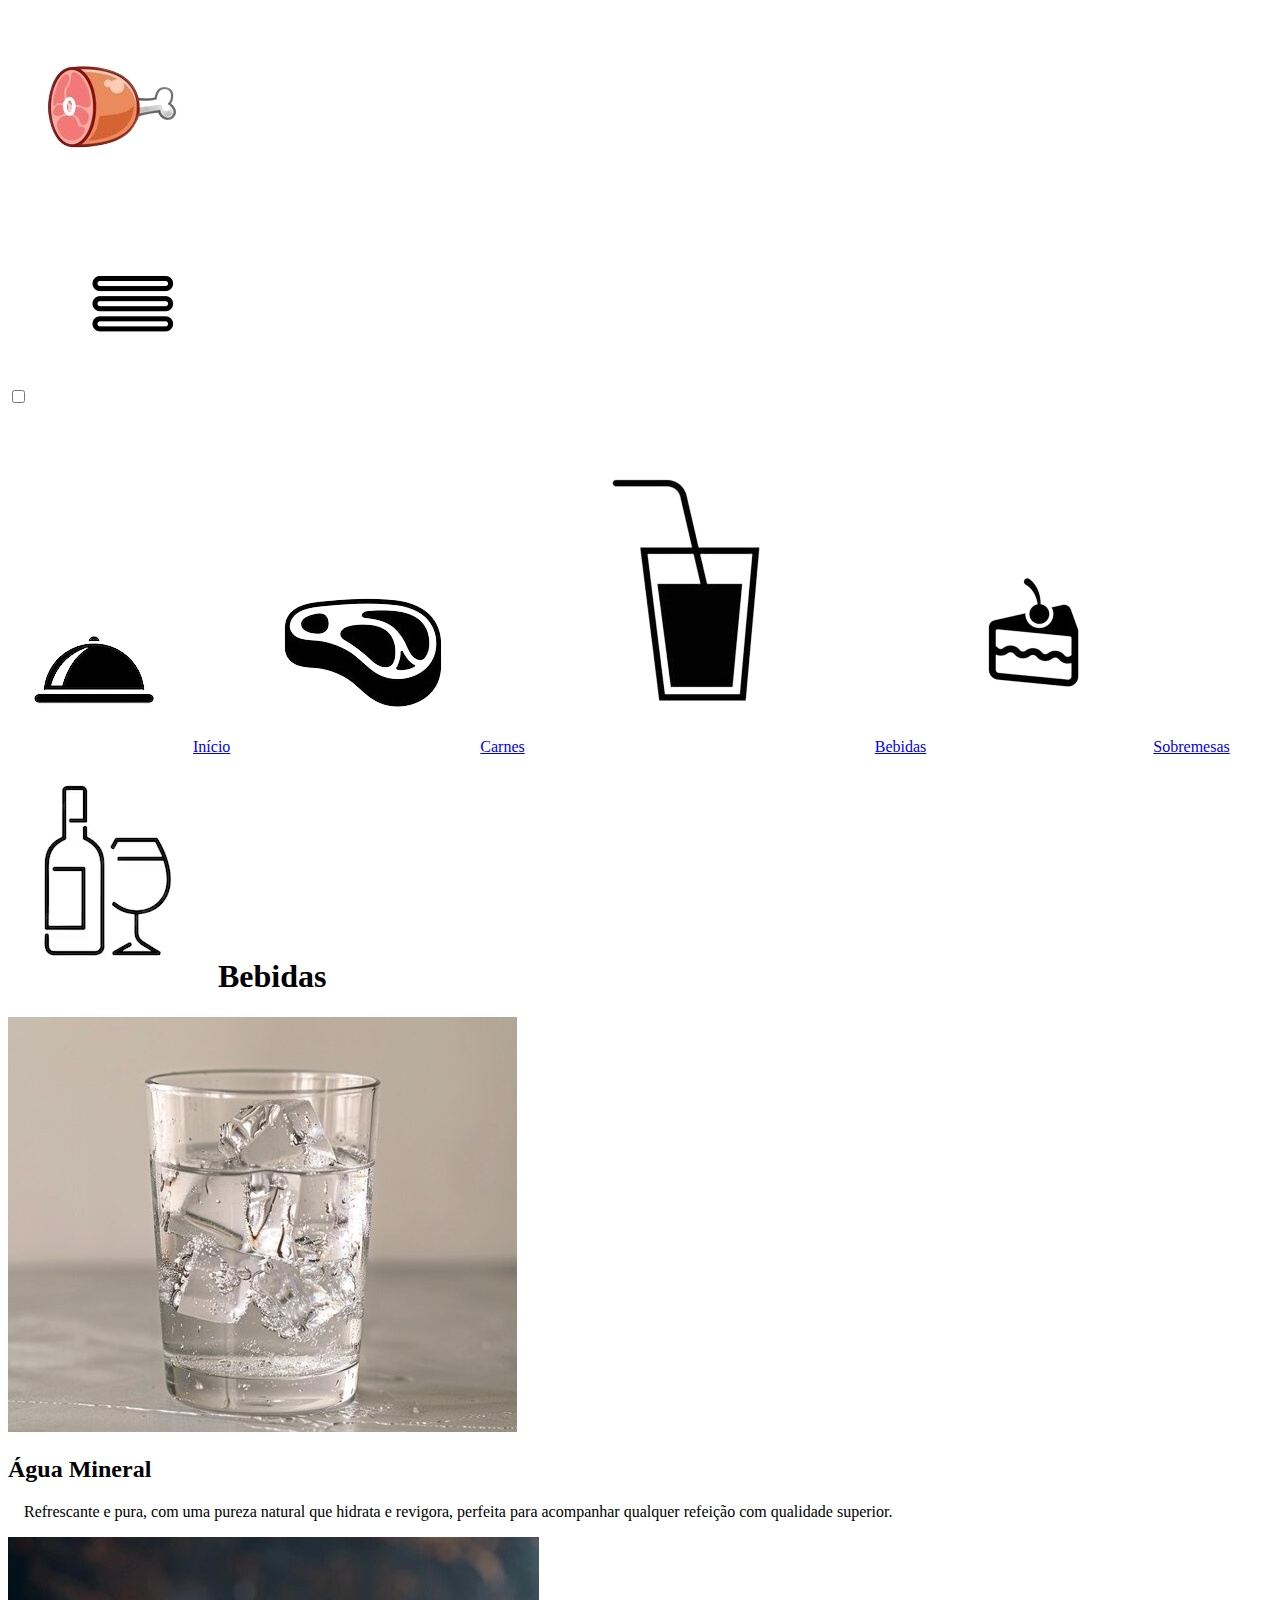
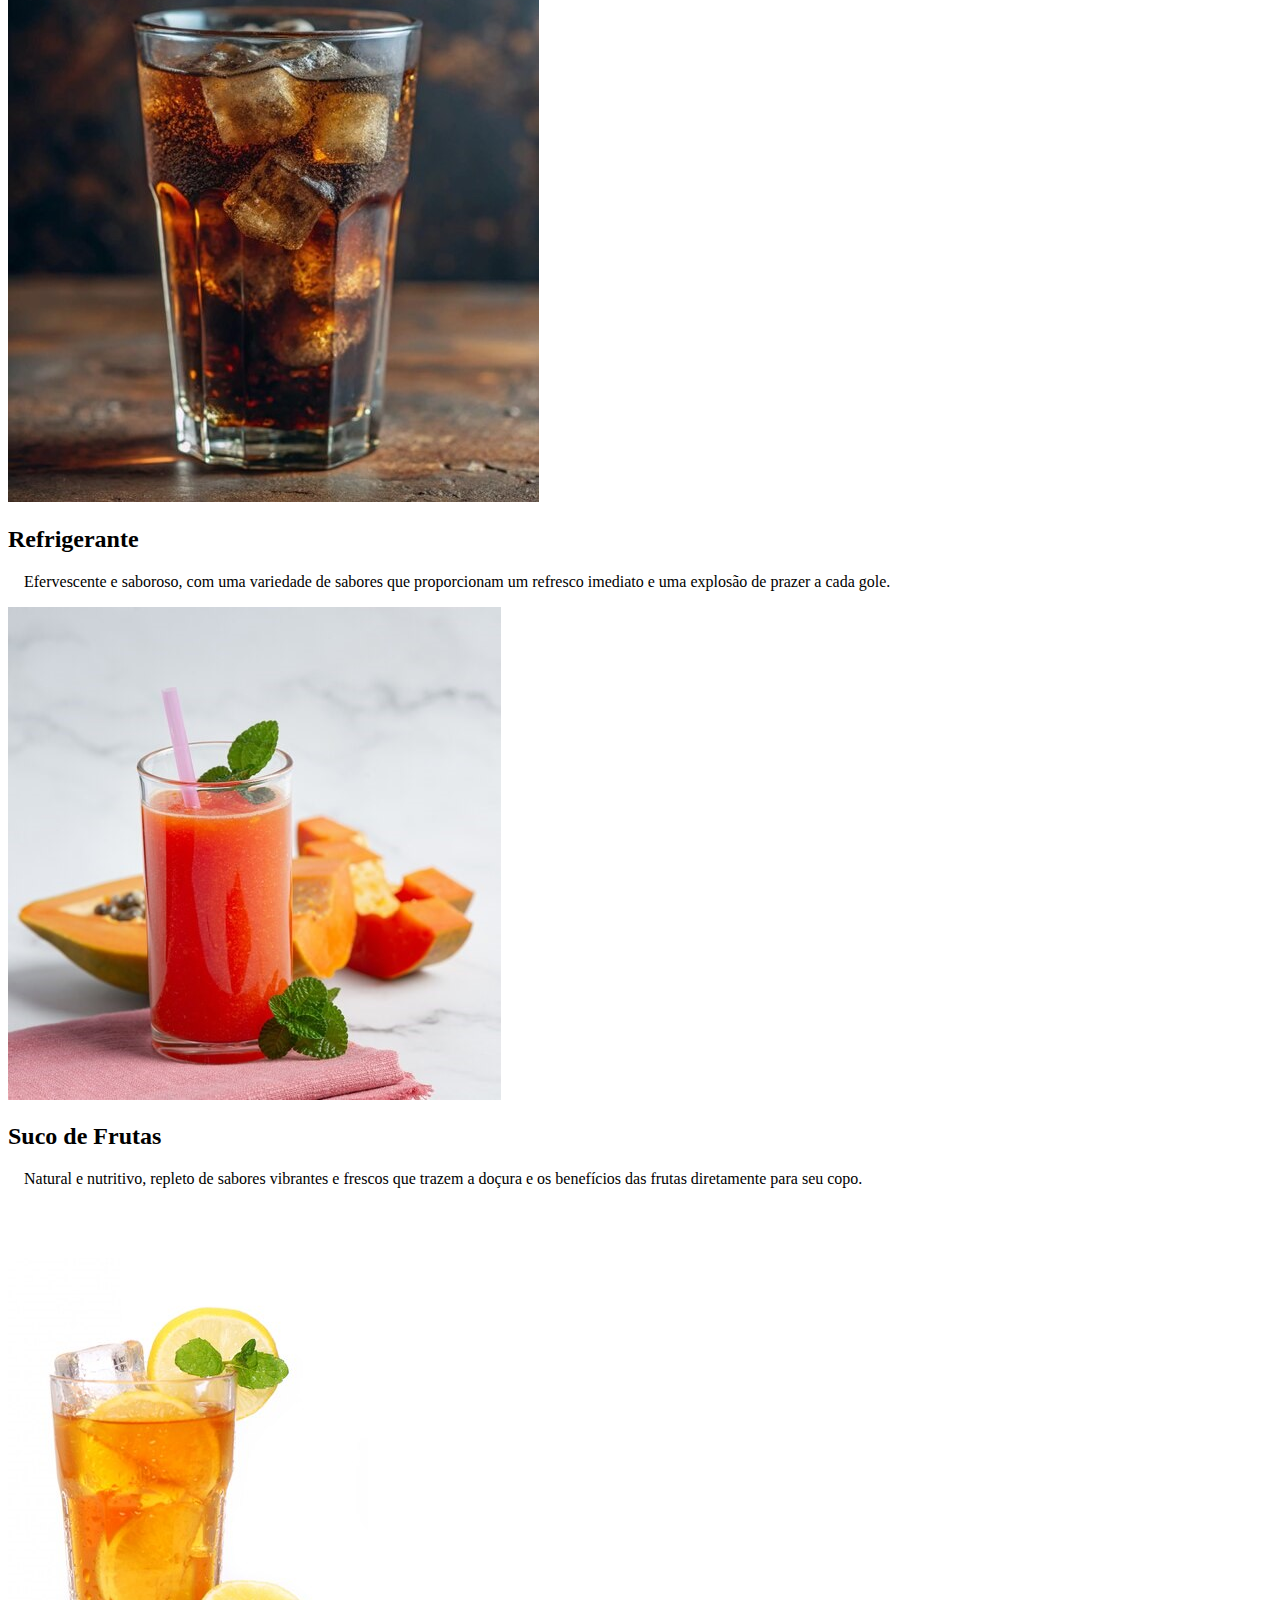
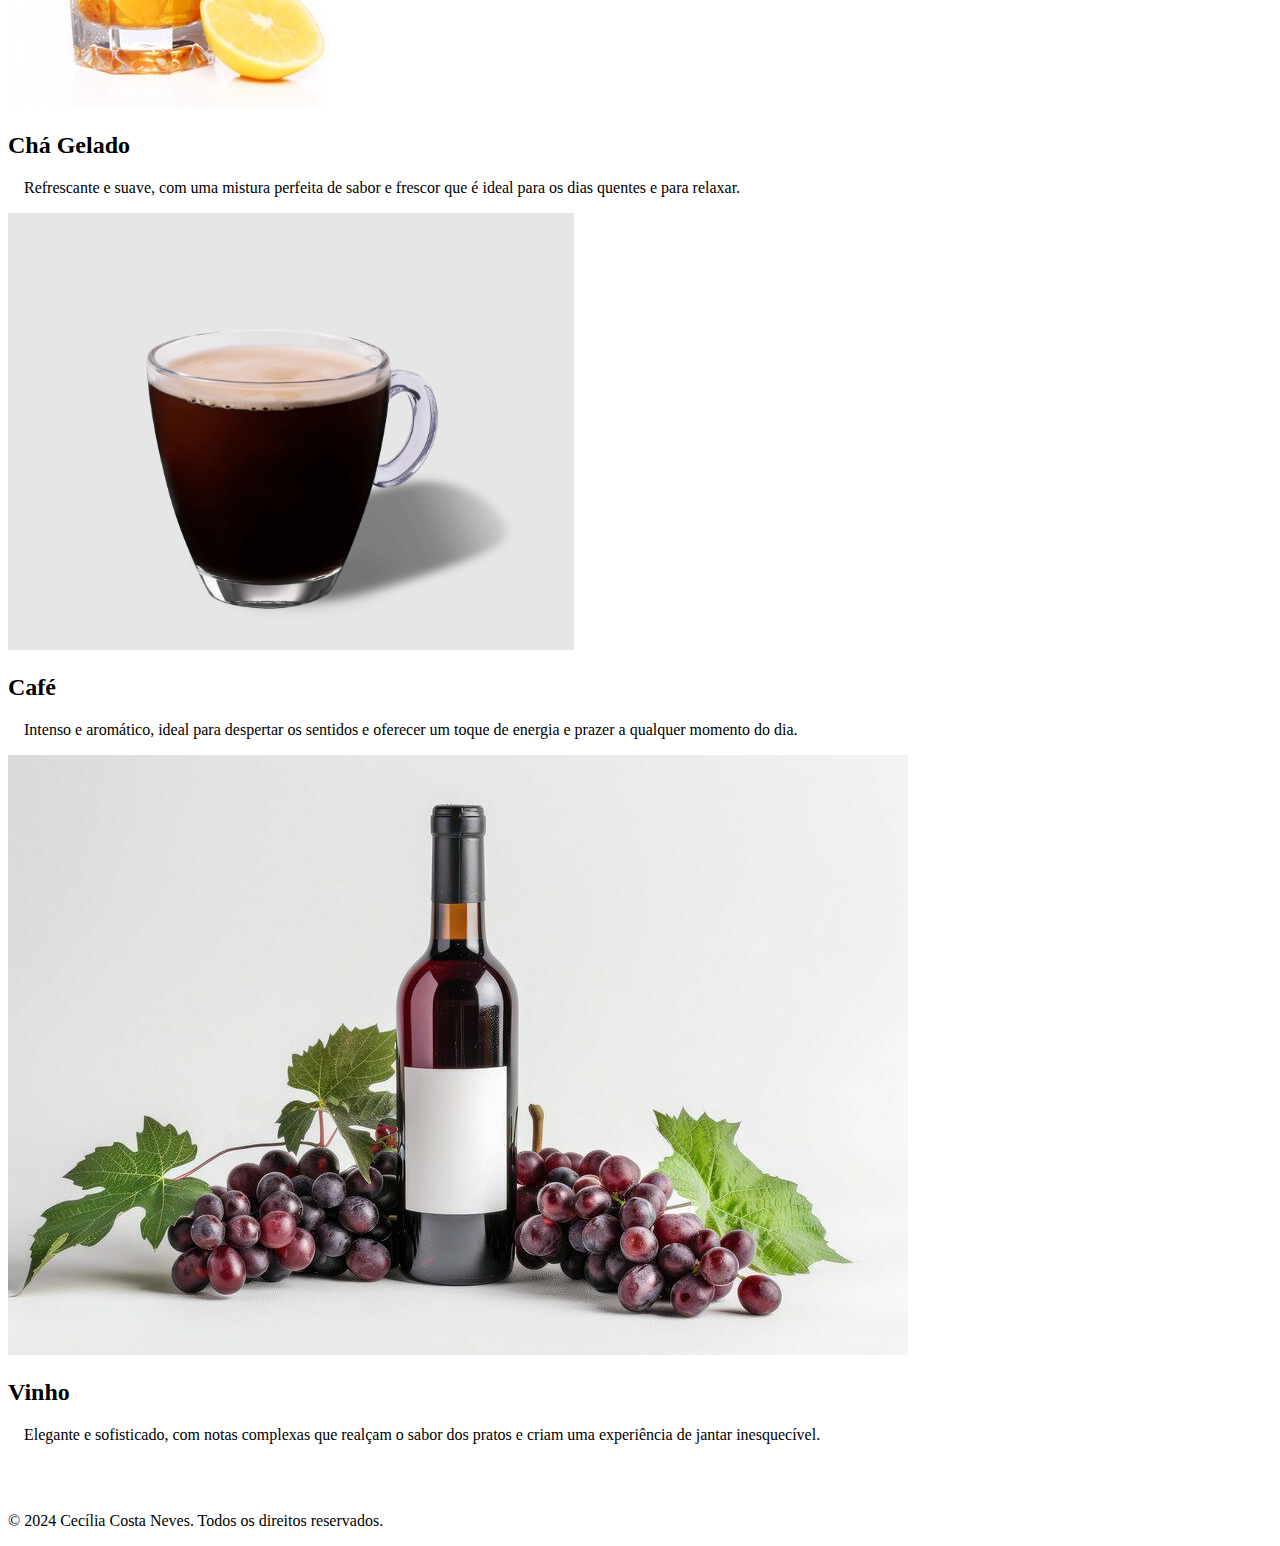
==== bebidas.html @ 8647fdbf "Add files via upload" ====
<!DOCTYPE html>
<html lang="pt-BR">
<head>
    <meta charset="UTF-8">
    <meta name="viewport" content="width=device-width, initial-scale=1.0">
    <title>Bebidas</title>
    <link rel="stylesheet" href="style.css">
</head>
<body>
    <div class="header">
        <a href="logo.png">
            <img src="iwi-img/meat-removebg-preview.png" alt="logo">
        </a>
    </div>
    <input type="checkbox" id="menu-toggle" class="menu-toggle">
    <label for="menu-toggle" class="menu-botton">
        <img src="iwi-img/3bar-img.png" alt="barras">
    </label>

    <div class="menu">
        <a href="inicio.html"><img src="iwi-img/icon-removebg-preview.png">Início</a>

        <a href="carne.html"><img src="iwi-img/bife-icon-removebg-preview.png" alt="beef-icon">Carnes</a>

        <a href="bebidas.html"><img src="iwi-img/drink-icon-removebg-preview.png" alt="drink-icon">Bebidas</a>

        <a href="sobremesas.html"><img src="iwi-img/cake-removebg.png" alt="cake-icon">Sobremesas</a>
    </div>

    <div class="content">
        <h1></h1>
    </div>

        <h1><img src="iwi-img/bebida.png" alt="bife">Bebidas</h1>

        <div class="b">
    
            <div class="opc 1">
                <img src="iwi-img/agua.png">
                <h2>Água Mineral</h2>
                <p>&ensp;&ensp;Refrescante e pura, com uma pureza natural que hidrata e revigora, perfeita para acompanhar qualquer refeição com qualidade superior.</p>
            </div>
    
            <div class="opc 2">
                <img src="iwi-img/refrigerante2.png">
                <h2>Refrigerante</h2>
                <p>&ensp;&ensp;Efervescente e saboroso, com uma variedade de sabores que proporcionam um refresco imediato e uma explosão de prazer a cada gole.</p>
            </div>
    
            <div class="opc 3">
                <img src="iwi-img/suco.png">
                <h2>Suco de Frutas</h2>
                <p>&ensp;&ensp;Natural e nutritivo, repleto de sabores vibrantes e frescos que trazem a doçura e os benefícios das frutas diretamente para seu copo.</p>
            </div>
        </div>
        <br><br><br>
        <div class="b2">
            <div class="opc 4">
                <img src="iwi-img/cha-gelado.png">
                <h2>Chá Gelado</h2>
                <p>&ensp;&ensp;Refrescante e suave, com uma mistura perfeita de sabor e frescor que é ideal para os dias quentes e para relaxar.</p>
            </div>
        
            <div class="opc 5">
                <img src="iwi-img/cafe.png">
                <h2>Café</h2>
                <p>&ensp;&ensp;Intenso e aromático, ideal para despertar os sentidos e oferecer um toque de energia e prazer a qualquer momento do dia.</p>
            </div>
    
            <div class="opc 6">
                <img src="iwi-img/vinho.png">
                <h2>Vinho</h2>
                <p>&ensp;&ensp;Elegante e sofisticado, com notas complexas que realçam o sabor dos pratos e criam uma experiência de jantar inesquecível.</p>
            </div>
    
        </div>
    <br><br>
    <footer>
        <p>&copy; 2024 Cecília Costa Neves. Todos os direitos reservados.</p>
    </footer>
</body>
</html>
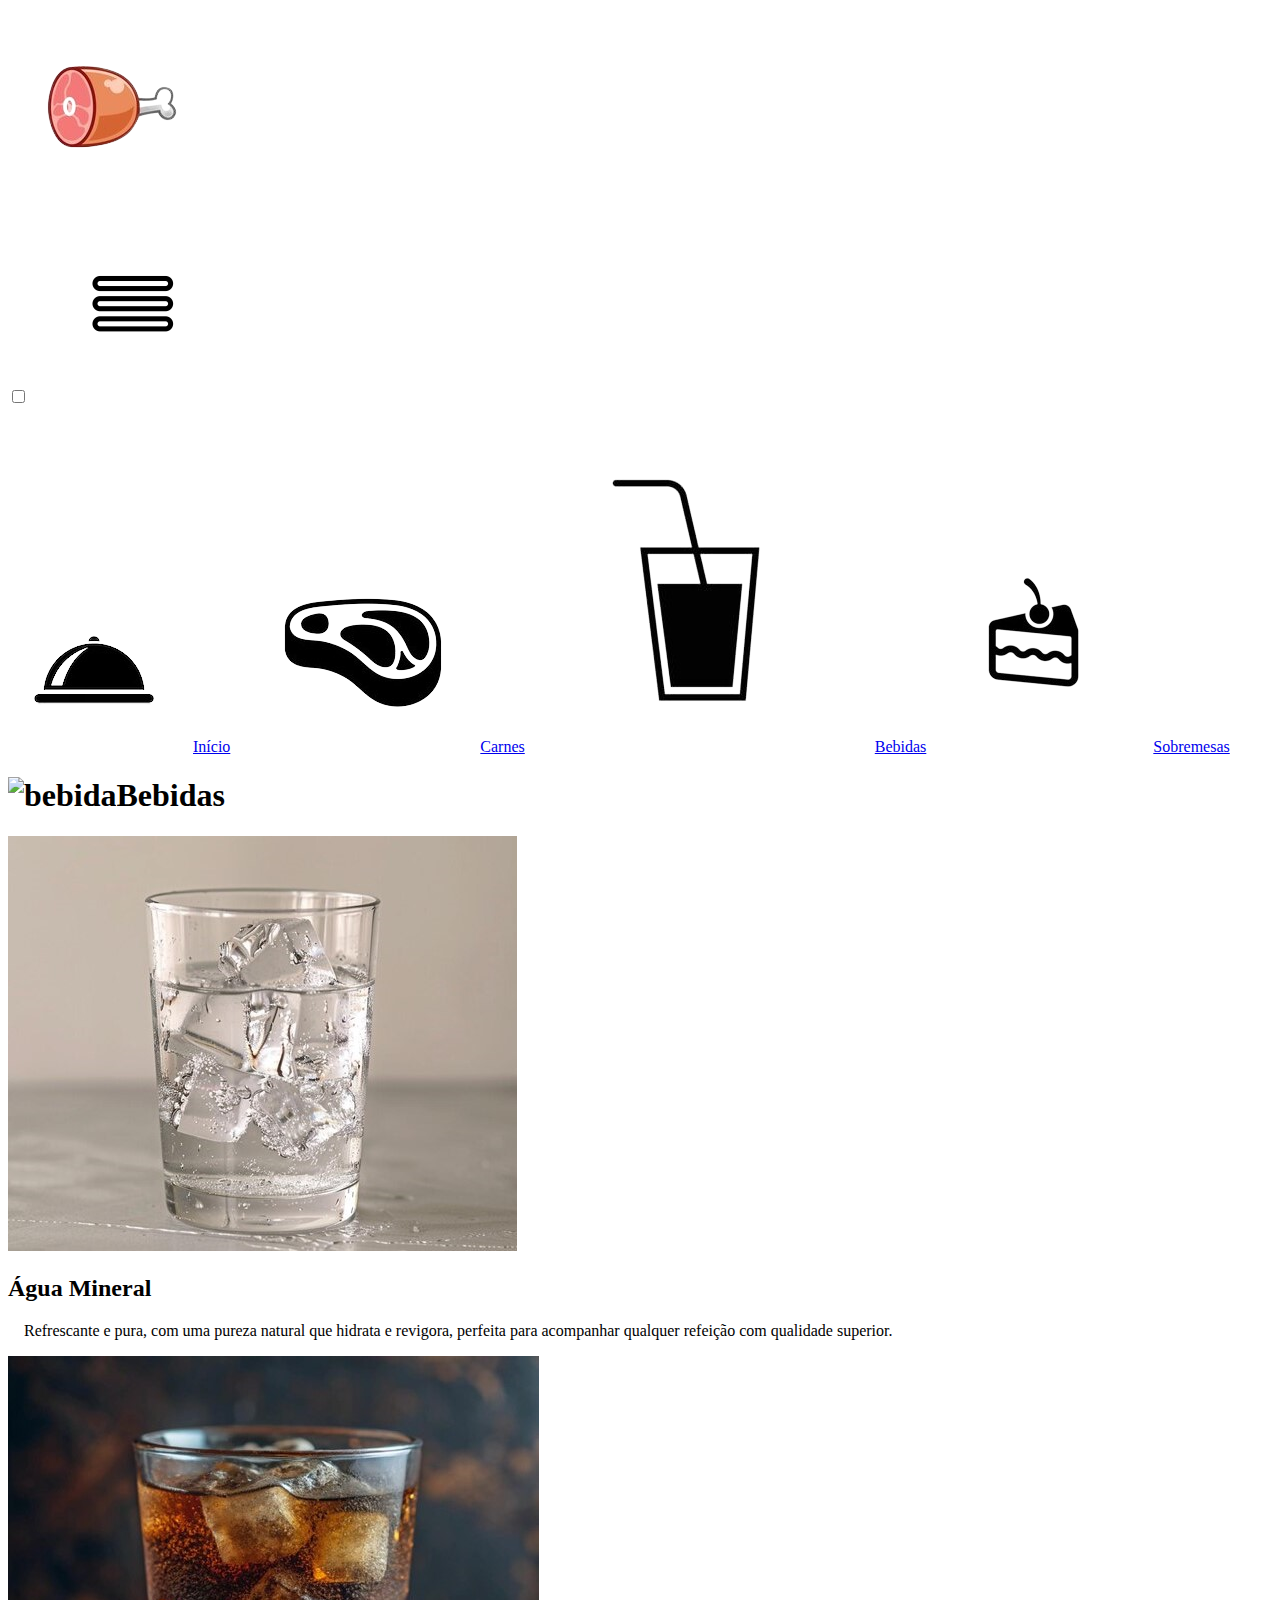
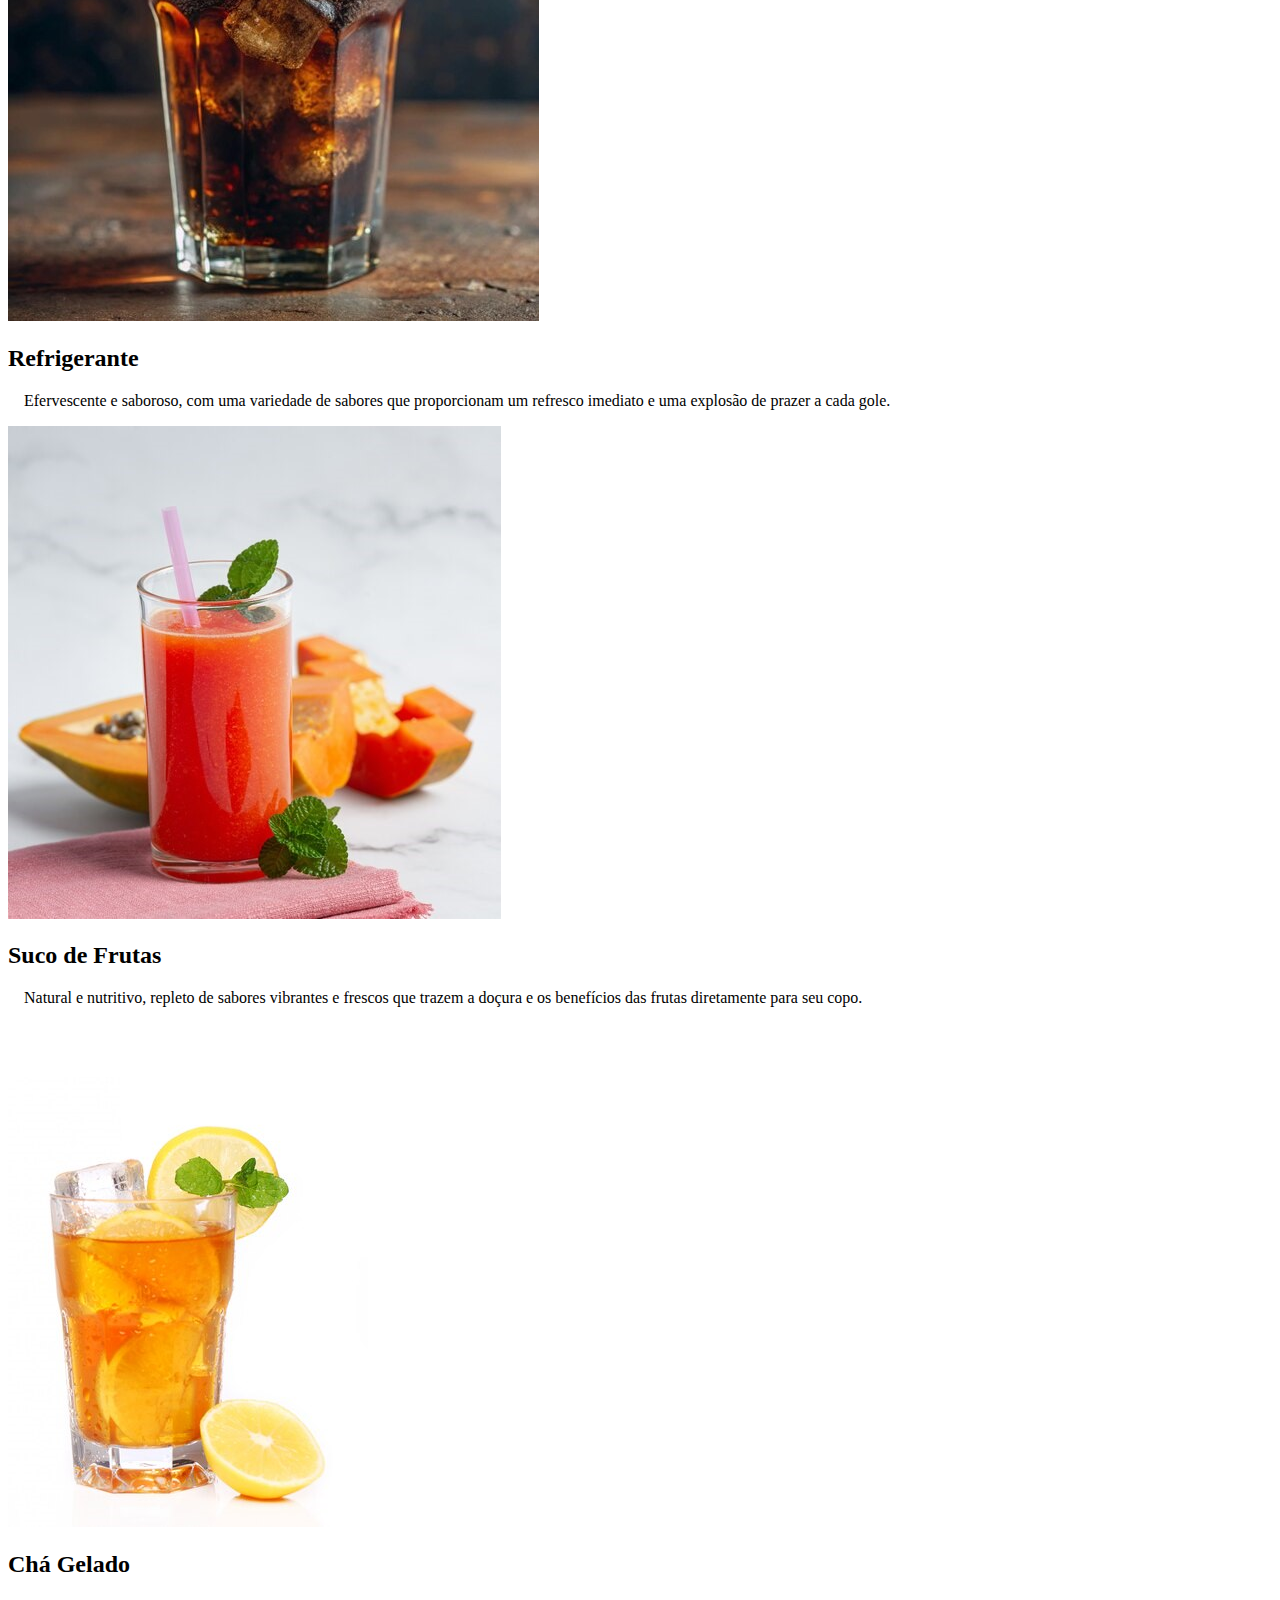
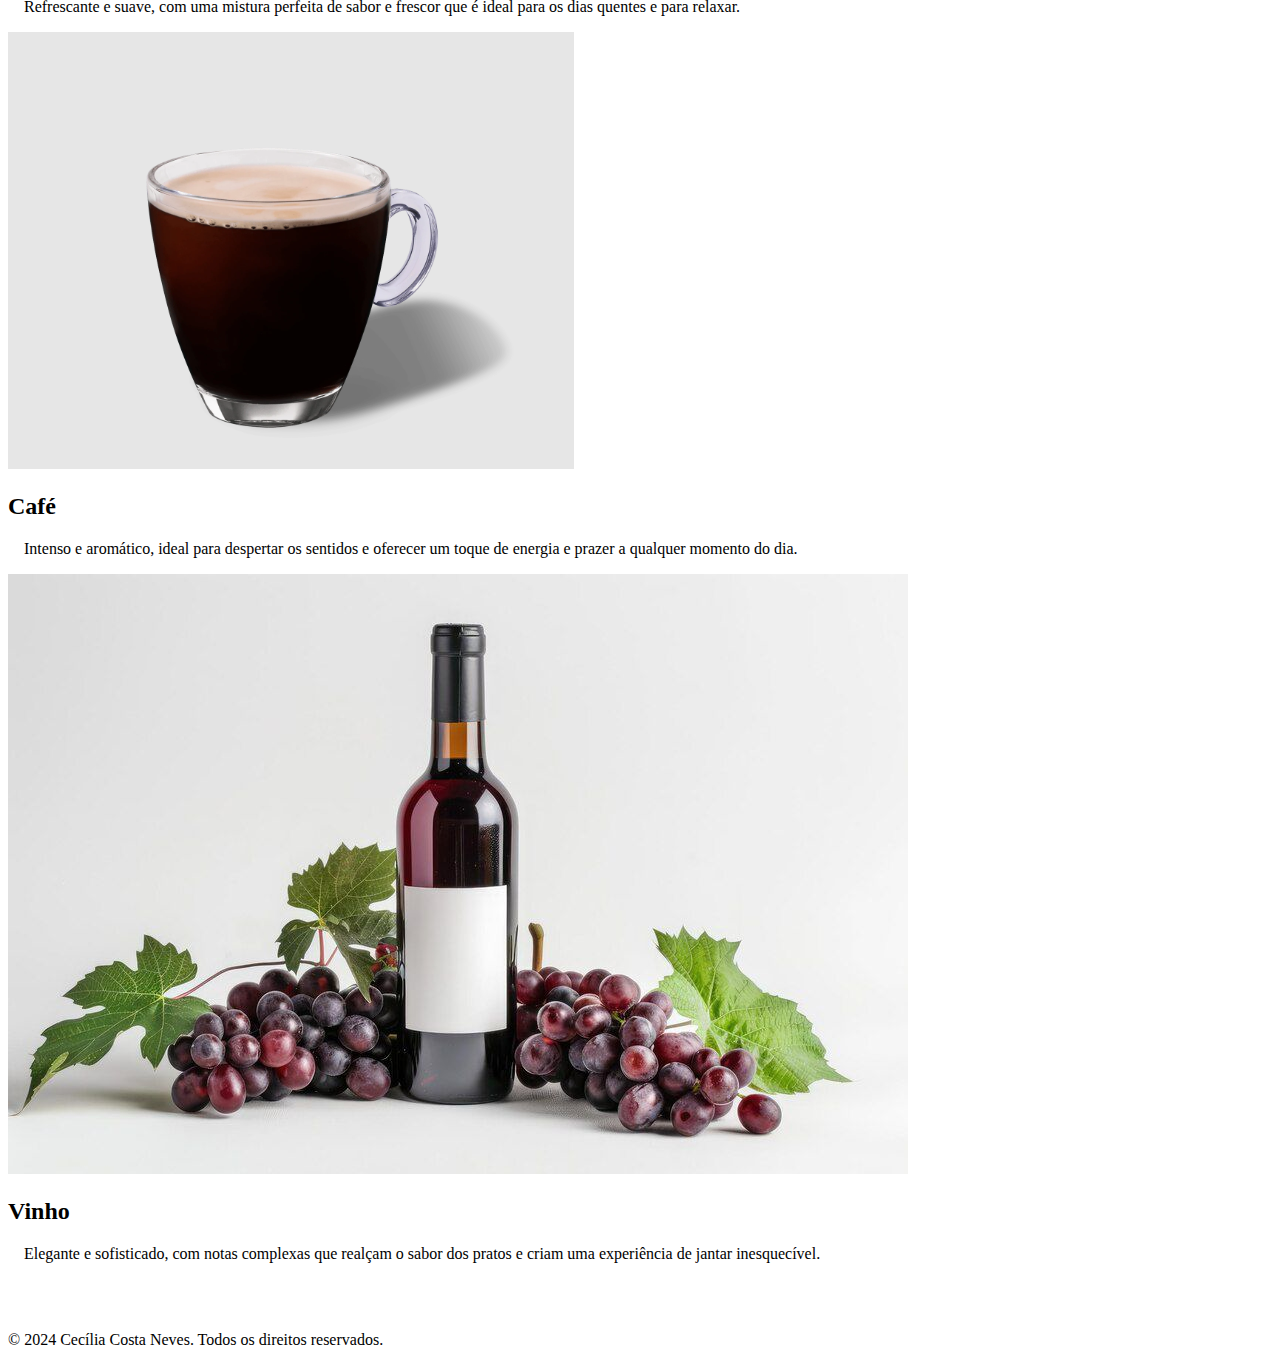
==== commit dfeeaea2: "Update bebidas.html" ====
--- a/bebidas.html
+++ b/bebidas.html
@@ -9,46 +9,46 @@
 <body>
     <div class="header">
         <a href="logo.png">
-            <img src="iwi-img/meat-removebg-preview.png" alt="logo">
+            <img src="meat-removebg-preview.png" alt="logo">
         </a>
     </div>
     <input type="checkbox" id="menu-toggle" class="menu-toggle">
     <label for="menu-toggle" class="menu-botton">
-        <img src="iwi-img/3bar-img.png" alt="barras">
+        <img src="3bar-img.png" alt="barras">
     </label>
 
     <div class="menu">
-        <a href="inicio.html"><img src="iwi-img/icon-removebg-preview.png">Início</a>
+        <a href="inicio.html"><img src="icon-removebg-preview.png">Início</a>
 
-        <a href="carne.html"><img src="iwi-img/bife-icon-removebg-preview.png" alt="beef-icon">Carnes</a>
+        <a href="carne.html"><img src="bife-icon-removebg-preview.png" alt="beef-icon">Carnes</a>
 
-        <a href="bebidas.html"><img src="iwi-img/drink-icon-removebg-preview.png" alt="drink-icon">Bebidas</a>
+        <a href="bebidas.html"><img src="drink-icon-removebg-preview.png" alt="drink-icon">Bebidas</a>
 
-        <a href="sobremesas.html"><img src="iwi-img/cake-removebg.png" alt="cake-icon">Sobremesas</a>
+        <a href="sobremesas.html"><img src="cake-removebg.png" alt="cake-icon">Sobremesas</a>
     </div>
 
     <div class="content">
         <h1></h1>
     </div>
 
-        <h1><img src="iwi-img/bebida.png" alt="bife">Bebidas</h1>
+        <h1><img src="iwi-img/bebida.png" alt="bebida">Bebidas</h1>
 
         <div class="b">
     
             <div class="opc 1">
-                <img src="iwi-img/agua.png">
+                <img src="agua.png">
                 <h2>Água Mineral</h2>
                 <p>&ensp;&ensp;Refrescante e pura, com uma pureza natural que hidrata e revigora, perfeita para acompanhar qualquer refeição com qualidade superior.</p>
             </div>
     
             <div class="opc 2">
-                <img src="iwi-img/refrigerante2.png">
+                <img src="refrigerante2.png">
                 <h2>Refrigerante</h2>
                 <p>&ensp;&ensp;Efervescente e saboroso, com uma variedade de sabores que proporcionam um refresco imediato e uma explosão de prazer a cada gole.</p>
             </div>
     
             <div class="opc 3">
-                <img src="iwi-img/suco.png">
+                <img src="suco.png">
                 <h2>Suco de Frutas</h2>
                 <p>&ensp;&ensp;Natural e nutritivo, repleto de sabores vibrantes e frescos que trazem a doçura e os benefícios das frutas diretamente para seu copo.</p>
             </div>
@@ -56,19 +56,19 @@
         <br><br><br>
         <div class="b2">
             <div class="opc 4">
-                <img src="iwi-img/cha-gelado.png">
+                <img src="cha-gelado.png">
                 <h2>Chá Gelado</h2>
                 <p>&ensp;&ensp;Refrescante e suave, com uma mistura perfeita de sabor e frescor que é ideal para os dias quentes e para relaxar.</p>
             </div>
         
             <div class="opc 5">
-                <img src="iwi-img/cafe.png">
+                <img src="cafe.png">
                 <h2>Café</h2>
                 <p>&ensp;&ensp;Intenso e aromático, ideal para despertar os sentidos e oferecer um toque de energia e prazer a qualquer momento do dia.</p>
             </div>
     
             <div class="opc 6">
-                <img src="iwi-img/vinho.png">
+                <img src="vinho.png">
                 <h2>Vinho</h2>
                 <p>&ensp;&ensp;Elegante e sofisticado, com notas complexas que realçam o sabor dos pratos e criam uma experiência de jantar inesquecível.</p>
             </div>
@@ -79,4 +79,4 @@
         <p>&copy; 2024 Cecília Costa Neves. Todos os direitos reservados.</p>
     </footer>
 </body>
-</html>+</html>
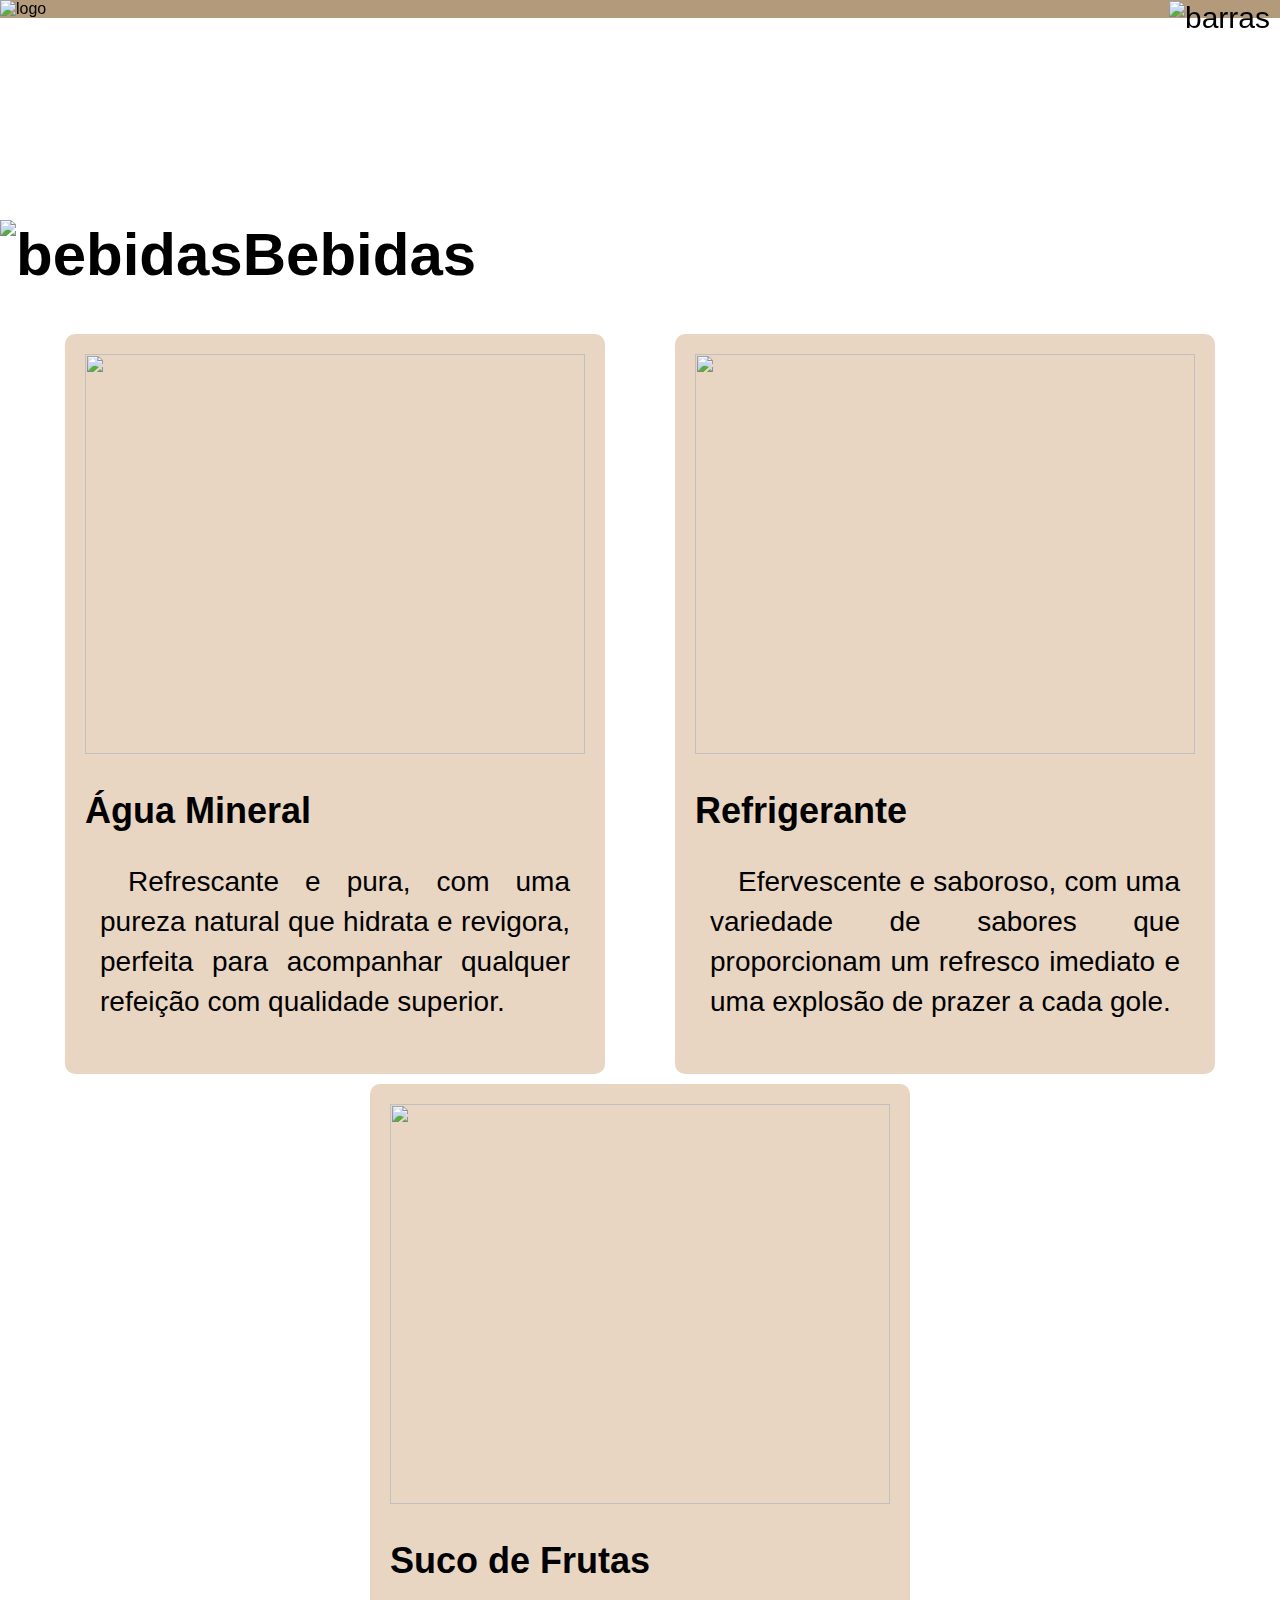
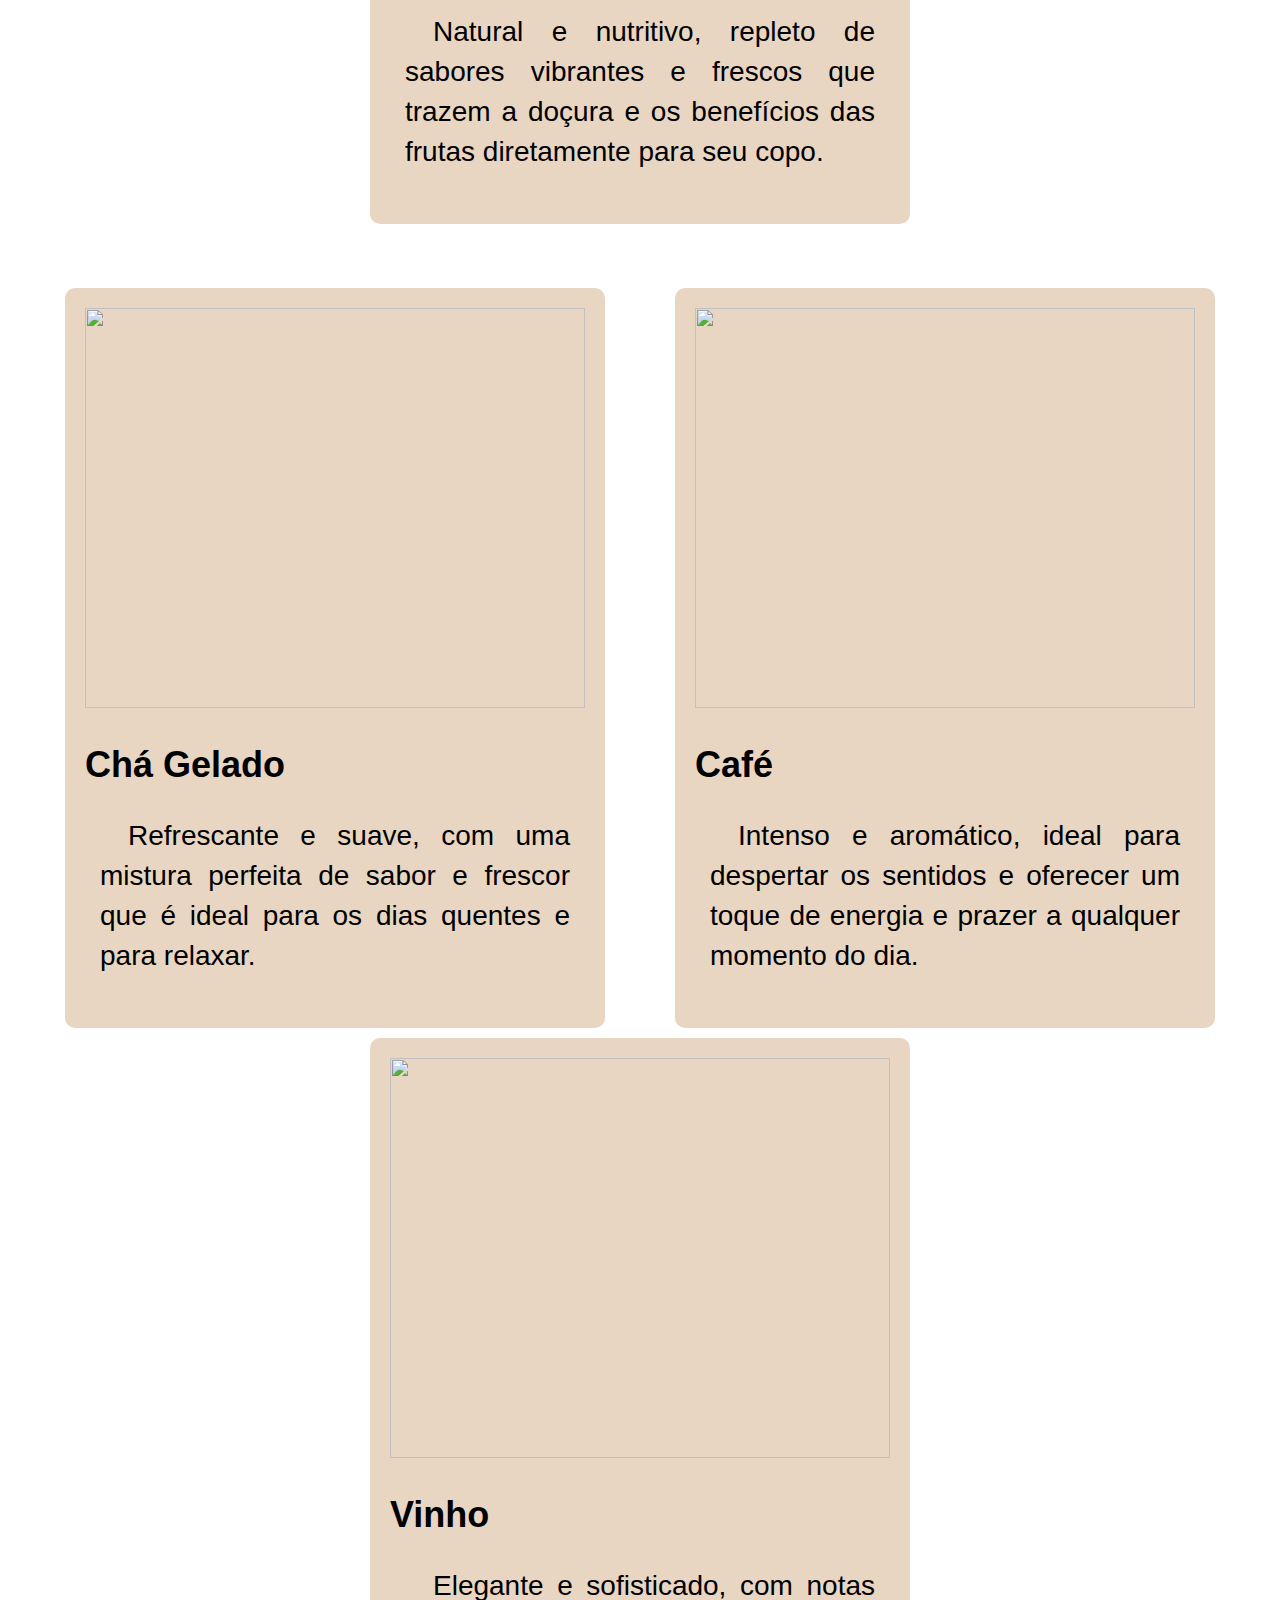
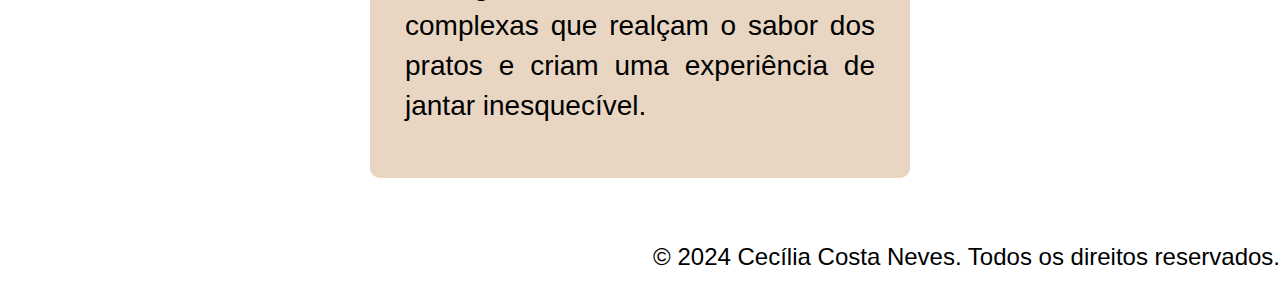
==== commit b557fba9: "Add files via upload" ====
--- a/bebidas.html
+++ b/bebidas.html
@@ -9,46 +9,44 @@
 <body>
     <div class="header">
         <a href="logo.png">
-            <img src="meat-removebg-preview.png" alt="logo">
+            <img src="iwi-img/meat-removebg-preview.png" alt="logo">
         </a>
     </div>
     <input type="checkbox" id="menu-toggle" class="menu-toggle">
     <label for="menu-toggle" class="menu-botton">
-        <img src="3bar-img.png" alt="barras">
+        <img src="iwi-img/3bar-img.png" alt="barras">
     </label>
 
     <div class="menu">
-        <a href="inicio.html"><img src="icon-removebg-preview.png">Início</a>
+        <a href="index.html"><img src="iwi-img/icon-removebg-preview.png">Início</a>
 
-        <a href="carne.html"><img src="bife-icon-removebg-preview.png" alt="beef-icon">Carnes</a>
+        <a href="carne.html"><img src="iwi-img/bife-icon-removebg-preview.png" alt="beef-icon">Carnes</a>
 
-        <a href="bebidas.html"><img src="drink-icon-removebg-preview.png" alt="drink-icon">Bebidas</a>
+        <a href="bebidas.html"><img src="iwi-img/drink-icon-removebg-preview.png" alt="drink-icon">Bebidas</a>
 
-        <a href="sobremesas.html"><img src="cake-removebg.png" alt="cake-icon">Sobremesas</a>
+        <a href="sobremesas.html"><img src="iwi-img/cake-removebg.png" alt="cake-icon">Sobremesas</a>
     </div>
 
     <div class="content">
-        <h1></h1>
-    </div>
-
-        <h1><img src="iwi-img/bebida.png" alt="bebida">Bebidas</h1>
-
+        <h1><img src="iwi-img/bebida.png" alt="bebidas">Bebidas</h1>
+    </div>   
+        
         <div class="b">
     
             <div class="opc 1">
-                <img src="agua.png">
+                <img src="iwi-img/agua.png">
                 <h2>Água Mineral</h2>
                 <p>&ensp;&ensp;Refrescante e pura, com uma pureza natural que hidrata e revigora, perfeita para acompanhar qualquer refeição com qualidade superior.</p>
             </div>
     
             <div class="opc 2">
-                <img src="refrigerante2.png">
+                <img src="iwi-img/refrigerante2.png">
                 <h2>Refrigerante</h2>
                 <p>&ensp;&ensp;Efervescente e saboroso, com uma variedade de sabores que proporcionam um refresco imediato e uma explosão de prazer a cada gole.</p>
             </div>
     
             <div class="opc 3">
-                <img src="suco.png">
+                <img src="iwi-img/suco.png">
                 <h2>Suco de Frutas</h2>
                 <p>&ensp;&ensp;Natural e nutritivo, repleto de sabores vibrantes e frescos que trazem a doçura e os benefícios das frutas diretamente para seu copo.</p>
             </div>
@@ -56,19 +54,19 @@
         <br><br><br>
         <div class="b2">
             <div class="opc 4">
-                <img src="cha-gelado.png">
+                <img src="iwi-img/cha-gelado.png">
                 <h2>Chá Gelado</h2>
                 <p>&ensp;&ensp;Refrescante e suave, com uma mistura perfeita de sabor e frescor que é ideal para os dias quentes e para relaxar.</p>
             </div>
         
             <div class="opc 5">
-                <img src="cafe.png">
+                <img src="iwi-img/cafe.png">
                 <h2>Café</h2>
                 <p>&ensp;&ensp;Intenso e aromático, ideal para despertar os sentidos e oferecer um toque de energia e prazer a qualquer momento do dia.</p>
             </div>
     
             <div class="opc 6">
-                <img src="vinho.png">
+                <img src="iwi-img/vinho.png">
                 <h2>Vinho</h2>
                 <p>&ensp;&ensp;Elegante e sofisticado, com notas complexas que realçam o sabor dos pratos e criam uma experiência de jantar inesquecível.</p>
             </div>
@@ -79,4 +77,4 @@
         <p>&copy; 2024 Cecília Costa Neves. Todos os direitos reservados.</p>
     </footer>
 </body>
-</html>
+</html>--- a/style.css
+++ b/style.css
@@ -0,0 +1,228 @@
+body{
+    background-color: rgb(255, 255, 255);
+    font-family: 'Segoe UI', Tahoma, Verdana, sans-serif;
+    margin: 0;
+    padding: 0;
+}
+.inicio p{
+    font-size: xx-large;
+    margin: 35px;
+    line-height: 50px;
+    color: white;
+    z-index: 5;
+    margin-top: 660px;
+    position: absolute;
+}
+.content{
+    padding-top: 180px;
+}
+.inicio{
+    padding-top: 300px;
+}
+.text{
+    font-size: 40px;
+    width: 100%;
+    font-family:'Lucida Sans', 'Lucida Sans Regular', 'Lucida Grande', 'Lucida Sans Unicode', Verdana, sans-serif;
+    background-color: rgb(255, 255, 255);
+}
+.header{
+    background-color: #aa906de8;
+    width: 100vw;
+    position: fixed;
+    z-index: 11;
+}
+a{
+    text-decoration: none;
+    color: black;
+}
+.item{
+    width: 100px;
+    height: 100px;
+    padding: 0px 0px 1000px 1200px;
+    position: relative;
+}
+.header img{
+    width: 150px;
+    height: 150px;
+    z-index: 11;
+    position: relative;
+}
+nav{
+    background-color: rgb(255, 255, 255);
+    width: 400px;
+    height: 800px;
+    position: fixed;
+    top: 0;
+    right: 0;
+    padding: 10px;
+    z-index: 10;
+}
+nav ul{
+    padding-top: 120px;
+    padding-left: 90px;
+    list-style-type: none;
+}
+li img{
+    width: 80px;
+    height: 80px;
+}
+li a{
+    font-size: x-large;
+}
+.opc{
+    background-color: rgba(201, 161, 116, 0.432);
+    padding: 20px;
+    margin: 5px;
+    width: 500px;
+    height: 700px;
+    max-height: 800px;
+    border-radius: 10px;
+}
+.bovinos, .b, .b2, .s, .s2{
+    background-color: rgba(255, 255, 255, 0.404);
+    display: flex;
+    flex-direction: row;
+    flex-wrap: wrap;
+    justify-content: space-evenly;
+    align-items: flex-start;
+    align-content: flex-start;
+    font-size: 1.5rem;
+}
+.menu-toggle{
+    display: none;
+}
+.menu-botton{
+    font-size: 30px;
+    cursor: pointer;
+    position: fixed;
+    top: 1px;
+    right: 10px;
+    z-index: 12;
+}
+.menu{
+    position: fixed;
+    top: 0;
+    right: -550px;
+    width: 550px;
+    height: 100vh;
+    background-color: white;
+    padding-top: 130px;
+    transition: right 0.3s ease;
+    z-index: 11;
+}
+.menu a{
+    display: block;
+    color: black;
+    padding: 15px;
+    text-decoration: none;
+    font-size: 36px;
+    display: flex;
+    align-items: center;
+    margin-top: 25px;
+}
+.menu a:hover{
+    background-color: #e2e0e0;
+}
+.menu img{
+    width: 120px;
+    height: auto;
+    margin-right: 10px;
+    padding-left: 50px;
+}
+.menu-toggle:checked + .menu-botton + .menu{
+    right: 0;
+}
+.container{
+    display: flex;
+}
+.container img{
+    width: 100vw;
+    height: 100vh;
+    display: flex;
+    justify-content: center;
+    z-index: -1;
+    position: fixed;
+}
+.opc img{
+    width: 500px;
+    height: 400px;
+    align-items: center;
+    margin-right: 10px;
+}
+h1{
+    display: flex;
+    font-size: 60px;
+    align-items: center;
+}
+.inicio h1{
+    color: white;
+    padding-top: 500px;
+    position: absolute;
+}
+.escolhas{
+    background-color: rgb(255, 255, 255);
+    display: flex;
+    flex-direction: row;
+    flex-wrap: wrap;
+    justify-content: space-evenly;
+    align-content: flex-start;
+    width: 100vw;
+}
+.itens img{
+    width: 250px;
+    height: 250px;
+}
+.itens h3{
+    font-size: xx-large;
+    font-family: 'Segoe UI', Tahoma, Geneva, Verdana, sans-serif;
+}
+.itens{
+    background-color: rgb(255, 255, 255);
+    padding: 20px;
+    margin: 5px;
+    width: 500px;
+    height: 630px;
+    max-height: 630px;
+    border-radius: 25px;
+    box-shadow: 0 8px 16px 7px rgba(0, 0, 0, 0.267);
+    align-content: center;
+}
+.aves{
+    background-color: rgba(255, 255, 255, 0.404);
+    display: flex;
+    flex-direction: row;
+    flex-wrap: wrap;
+    justify-content: space-evenly;
+    align-items: flex-start;
+    align-content: flex-start;
+}
+.aves, .bovinos, .suinos, .itens, .opc p{
+    font-size: 28px;
+    text-align: justify;
+    margin: 15px;
+    line-height: 40px;
+}
+.suinos{
+    background-color: rgba(255, 255, 255, 0.404);
+    display: flex;
+    flex-direction: row;
+    flex-wrap: wrap;
+    justify-content: space-evenly;
+    align-items: flex-start;
+    align-content: flex-start;
+}
+.suinos .opc{
+    width: 500px;
+    height: 630px;
+}
+footer{
+    font-size: x-large;
+    text-align: right;
+    background-color: white;
+}
+.menu-inicio{
+    position: absolute;
+    background-color: white;
+    margin-top: 820px;
+    padding-bottom: 400px;
+}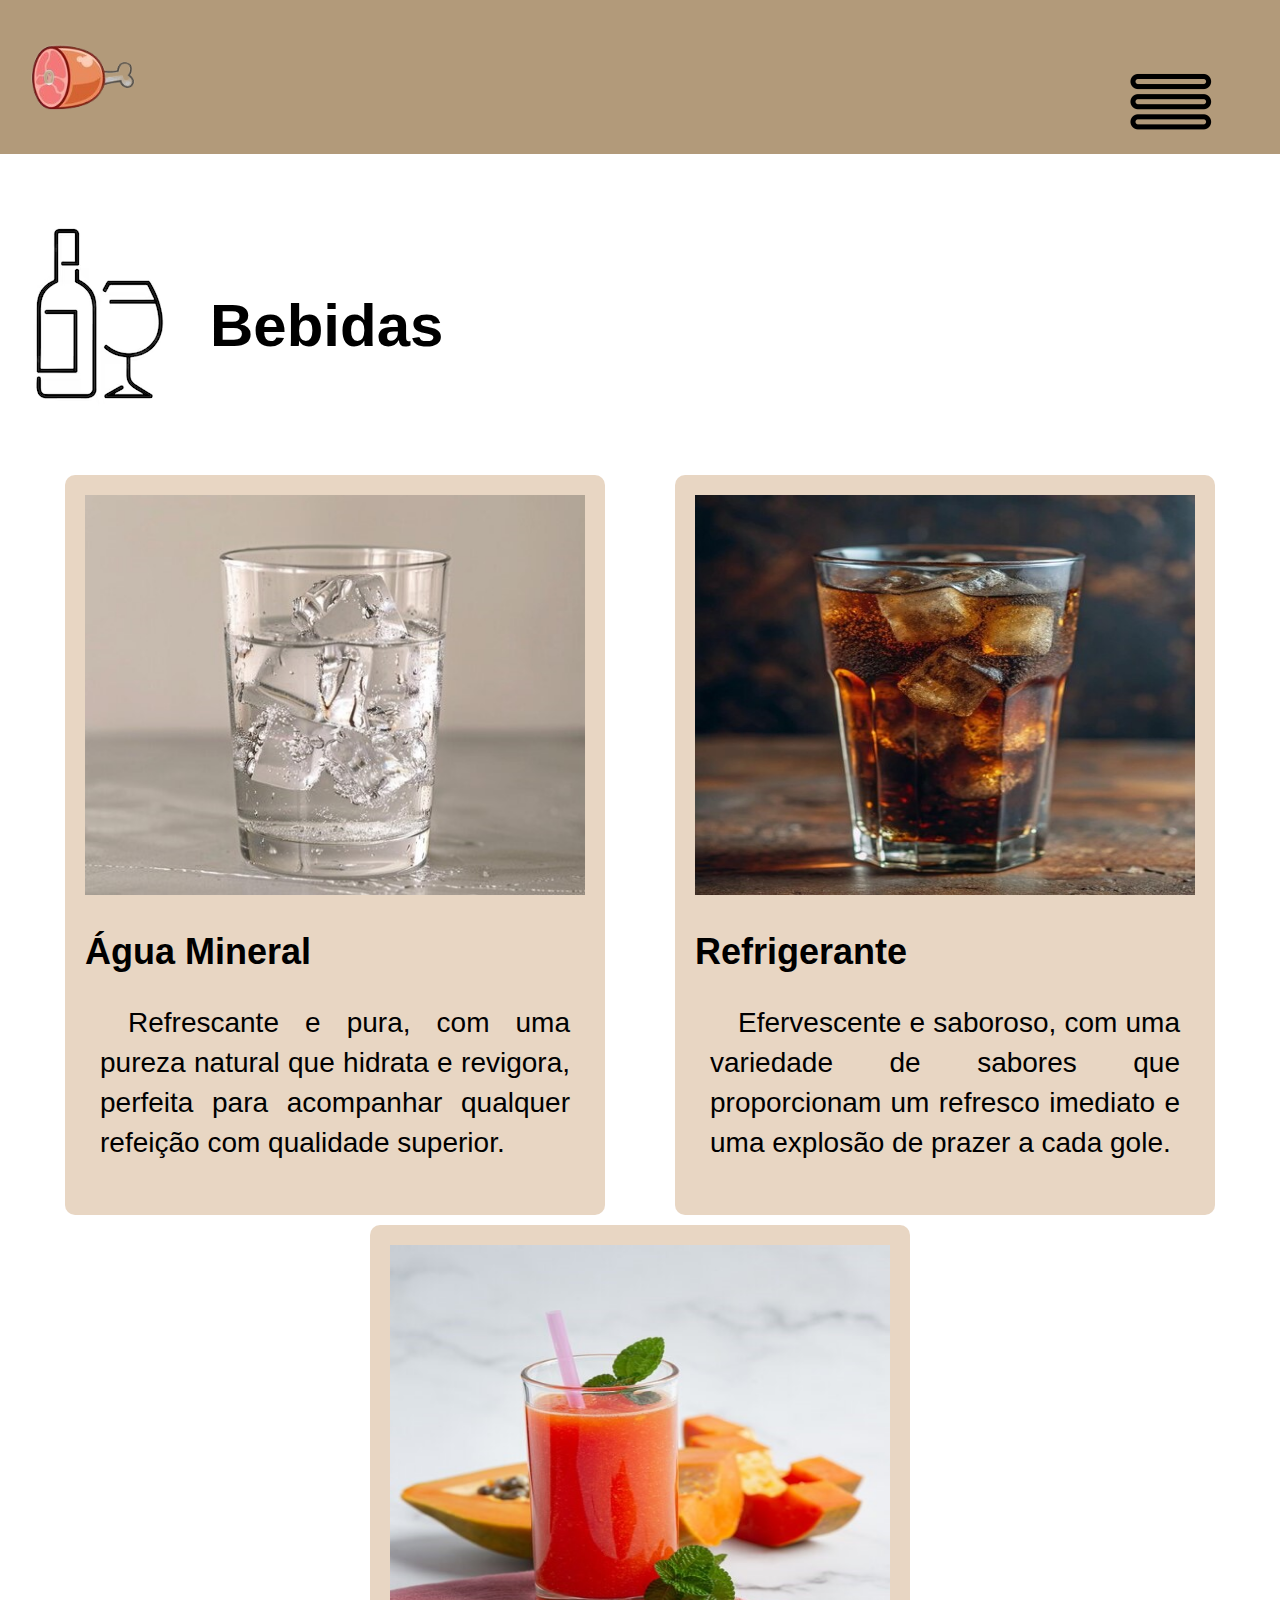
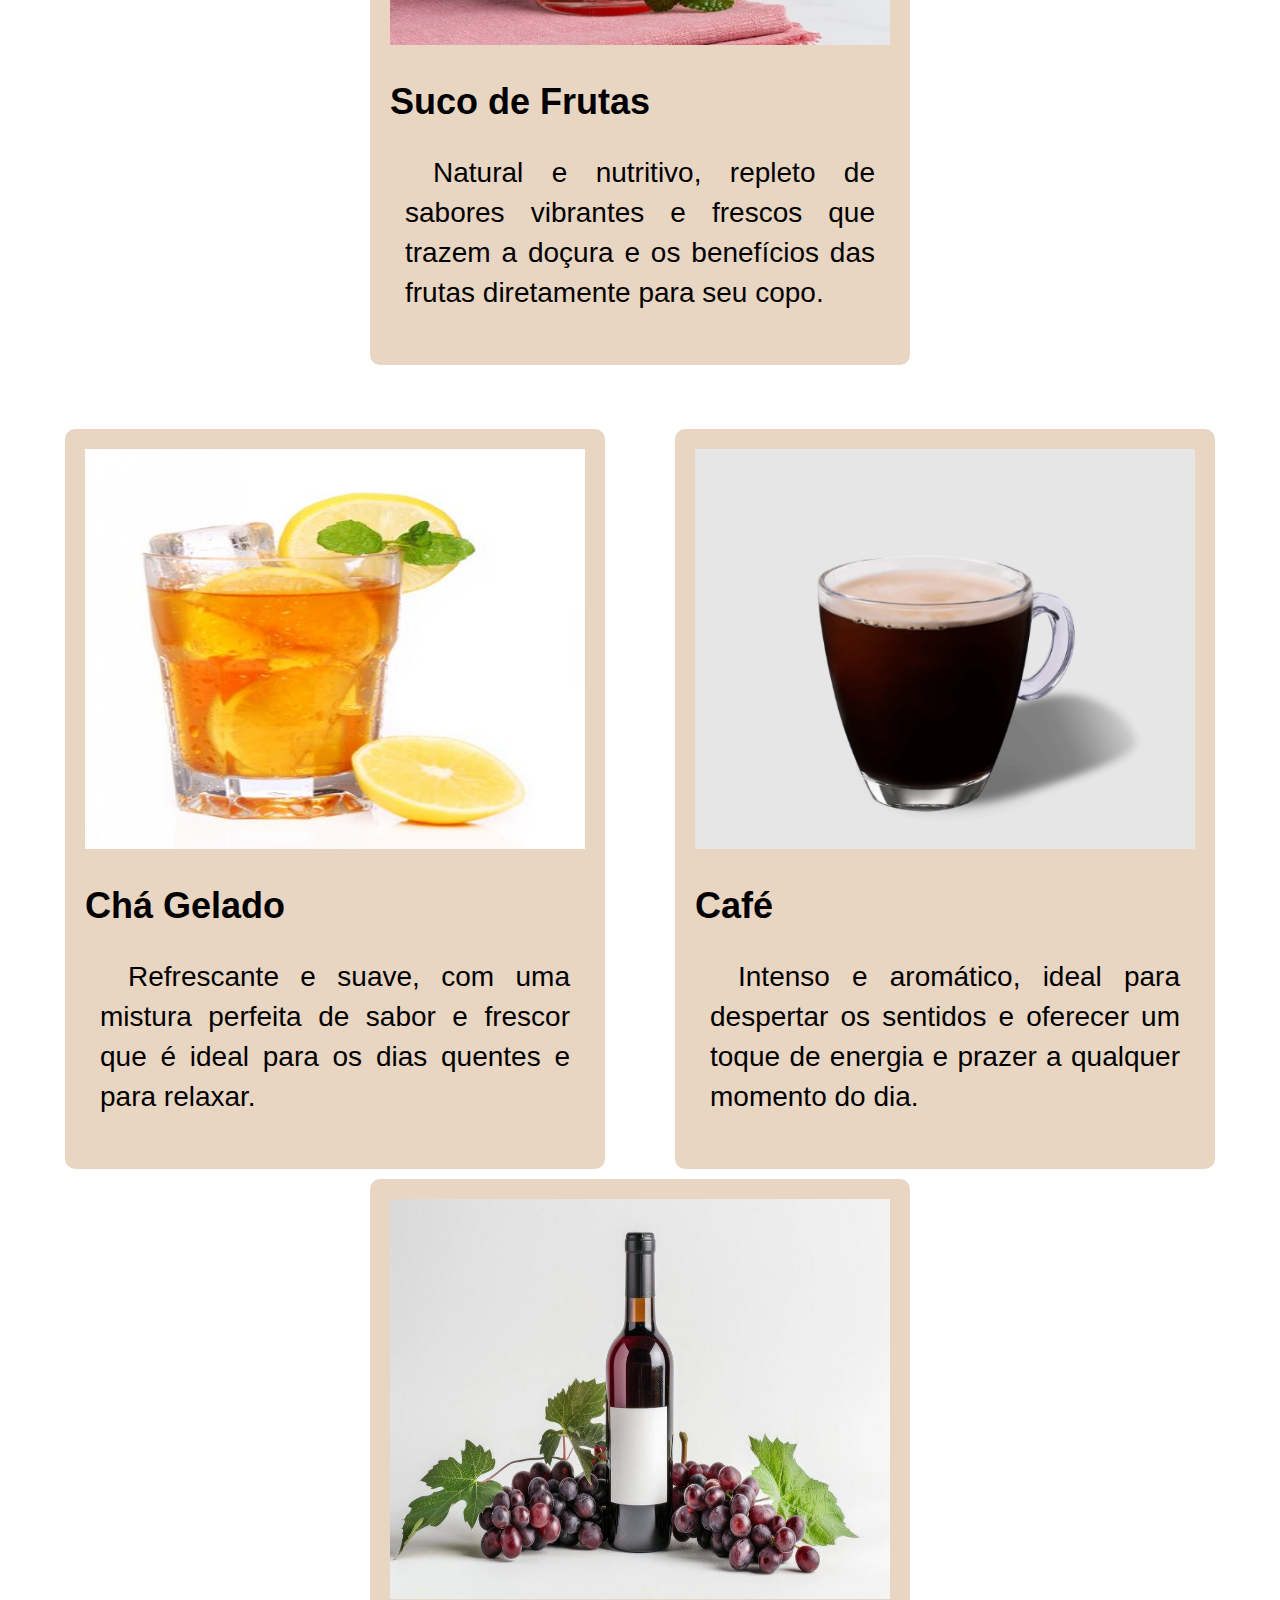
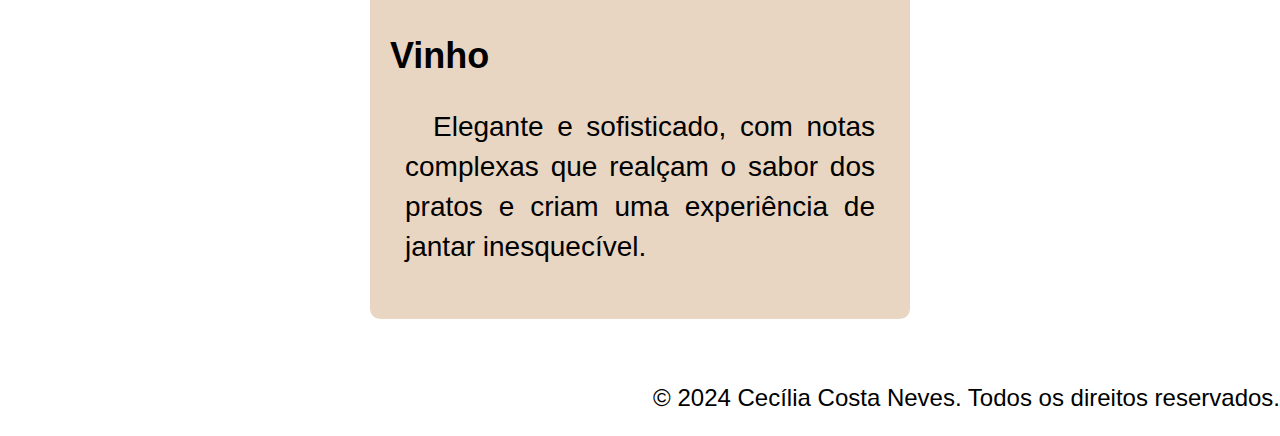
==== commit 84f23b9e: "Update bebidas.html" ====
--- a/bebidas.html
+++ b/bebidas.html
@@ -9,44 +9,44 @@
 <body>
     <div class="header">
         <a href="logo.png">
-            <img src="iwi-img/meat-removebg-preview.png" alt="logo">
+            <img src="meat-removebg-preview.png" alt="logo">
         </a>
     </div>
     <input type="checkbox" id="menu-toggle" class="menu-toggle">
     <label for="menu-toggle" class="menu-botton">
-        <img src="iwi-img/3bar-img.png" alt="barras">
+        <img src="3bar-img.png" alt="barras">
     </label>
 
     <div class="menu">
-        <a href="index.html"><img src="iwi-img/icon-removebg-preview.png">Início</a>
+        <a href="index.html"><img src="icon-removebg-preview.png">Início</a>
 
-        <a href="carne.html"><img src="iwi-img/bife-icon-removebg-preview.png" alt="beef-icon">Carnes</a>
+        <a href="carne.html"><img src="bife-icon-removebg-preview.png" alt="beef-icon">Carnes</a>
 
-        <a href="bebidas.html"><img src="iwi-img/drink-icon-removebg-preview.png" alt="drink-icon">Bebidas</a>
+        <a href="bebidas.html"><img src="drink-icon-removebg-preview.png" alt="drink-icon">Bebidas</a>
 
-        <a href="sobremesas.html"><img src="iwi-img/cake-removebg.png" alt="cake-icon">Sobremesas</a>
+        <a href="sobremesas.html"><img src="cake-removebg.png" alt="cake-icon">Sobremesas</a>
     </div>
 
     <div class="content">
-        <h1><img src="iwi-img/bebida.png" alt="bebidas">Bebidas</h1>
+        <h1><img src="bebida.png" alt="bebidas">Bebidas</h1>
     </div>   
         
         <div class="b">
     
             <div class="opc 1">
-                <img src="iwi-img/agua.png">
+                <img src="agua.png">
                 <h2>Água Mineral</h2>
                 <p>&ensp;&ensp;Refrescante e pura, com uma pureza natural que hidrata e revigora, perfeita para acompanhar qualquer refeição com qualidade superior.</p>
             </div>
     
             <div class="opc 2">
-                <img src="iwi-img/refrigerante2.png">
+                <img src="refrigerante2.png">
                 <h2>Refrigerante</h2>
                 <p>&ensp;&ensp;Efervescente e saboroso, com uma variedade de sabores que proporcionam um refresco imediato e uma explosão de prazer a cada gole.</p>
             </div>
     
             <div class="opc 3">
-                <img src="iwi-img/suco.png">
+                <img src="suco.png">
                 <h2>Suco de Frutas</h2>
                 <p>&ensp;&ensp;Natural e nutritivo, repleto de sabores vibrantes e frescos que trazem a doçura e os benefícios das frutas diretamente para seu copo.</p>
             </div>
@@ -54,19 +54,19 @@
         <br><br><br>
         <div class="b2">
             <div class="opc 4">
-                <img src="iwi-img/cha-gelado.png">
+                <img src="cha-gelado.png">
                 <h2>Chá Gelado</h2>
                 <p>&ensp;&ensp;Refrescante e suave, com uma mistura perfeita de sabor e frescor que é ideal para os dias quentes e para relaxar.</p>
             </div>
         
             <div class="opc 5">
-                <img src="iwi-img/cafe.png">
+                <img src="cafe.png">
                 <h2>Café</h2>
                 <p>&ensp;&ensp;Intenso e aromático, ideal para despertar os sentidos e oferecer um toque de energia e prazer a qualquer momento do dia.</p>
             </div>
     
             <div class="opc 6">
-                <img src="iwi-img/vinho.png">
+                <img src="vinho.png">
                 <h2>Vinho</h2>
                 <p>&ensp;&ensp;Elegante e sofisticado, com notas complexas que realçam o sabor dos pratos e criam uma experiência de jantar inesquecível.</p>
             </div>
@@ -77,4 +77,4 @@
         <p>&copy; 2024 Cecília Costa Neves. Todos os direitos reservados.</p>
     </footer>
 </body>
-</html>+</html>
